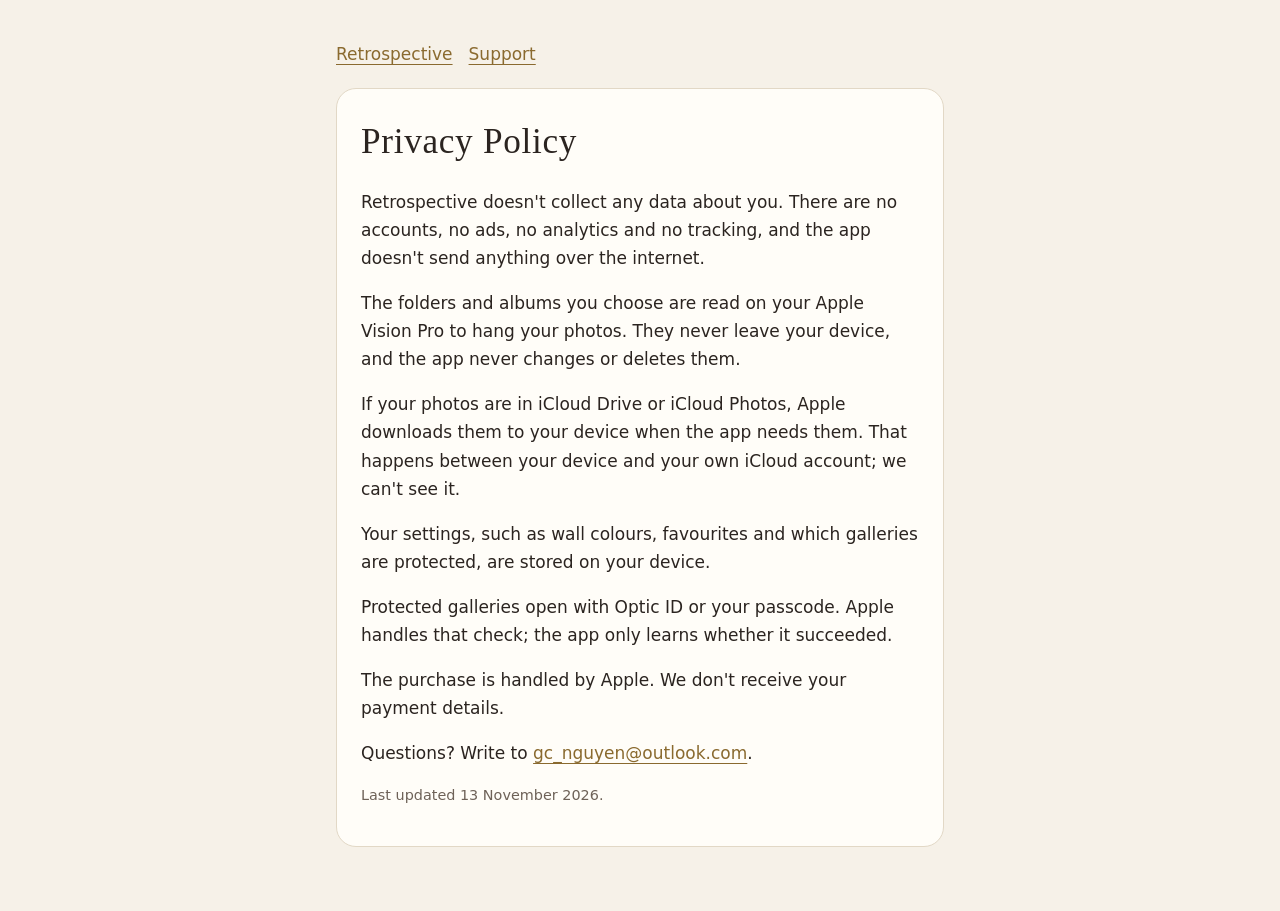
==== privacy/index.html @ b8792612 "Support, privacy and home page for Retrospective Co-Authored-By: Claude Opus 5.5 <noreply@anthropic." ====
<!doctype html>
<html lang="en">
<head>
<meta charset="utf-8">
<meta name="viewport" content="width=device-width, initial-scale=1">
<title>Privacy Policy · Retrospective</title>
<meta name="description" content="Retrospective doesn't collect any data about you.">
<link rel="stylesheet" href="../style.css">
</head>
<body>
<main>
<nav><a href="../">Retrospective</a><a href="../support/">Support</a></nav>
<div class="card">
<h1>Privacy Policy</h1>
<p>Retrospective doesn't collect any data about you. There are no accounts, no ads, no analytics and no tracking, and the app doesn't send anything over the internet.</p>
<p>The folders and albums you choose are read on your Apple Vision Pro to hang your photos. They never leave your device, and the app never changes or deletes them.</p>
<p>If your photos are in iCloud Drive or iCloud Photos, Apple downloads them to your device when the app needs them. That happens between your device and your own iCloud account; we can't see it.</p>
<p>Your settings, such as wall colours, favourites and which galleries are protected, are stored on your device.</p>
<p>Protected galleries open with Optic ID or your passcode. Apple handles that check; the app only learns whether it succeeded.</p>
<p>The purchase is handled by Apple. We don't receive your payment details.</p>
<p>Questions? Write to <a href="mailto:gc_nguyen@outlook.com">gc_nguyen@outlook.com</a>.</p>
<p class="small">Last updated 13 November 2026.</p>
</div>
</main>
</body>
</html>
---- style.css ----
:root { --bg: #F6F1E8; --card: #FFFDF8; --text: #2B2420; --soft: #6E6258; --accent: #8A6A2F; --line: #E2D8C6; }
@media (prefers-color-scheme: dark) {
  :root { --bg: #161210; --card: #211B17; --text: #F3EBDD; --soft: #B9AC9A; --accent: #D9B46A; --line: #3A312A; }
}
* { box-sizing: border-box; }
body { margin: 0; background: var(--bg); color: var(--text);
  font: 17px/1.65 -apple-system, "SF Pro Text", system-ui, sans-serif; }
main { max-width: 640px; margin: 0 auto; padding: 40px 16px 64px; }
.wide { max-width: 980px; }
.card { background: var(--card); border: 1px solid var(--line); border-radius: 20px; padding: 24px; }
h1, h2, .serif { font-family: "New York", ui-serif, Georgia, serif; font-weight: 500; }
h1 { font-size: 2.2rem; margin: 0 0 16px; letter-spacing: 0.02em; }
h2 { font-size: 1.35rem; margin: 28px 0 8px; }
a { color: var(--accent); text-underline-offset: 4px; }
nav { margin-bottom: 20px; }
nav a { margin-right: 16px; }
.small { color: var(--soft); font-size: 0.9rem; }
.hero { display: flex; gap: 20px; align-items: center; margin-bottom: 24px; }
.hero img { width: 96px; height: 96px; border-radius: 50%; }
.hero h1 { margin: 0; }
.hero p { margin: 4px 0 0; color: var(--accent); font-style: italic; font-family: "New York", ui-serif, Georgia, serif; }
.gallery { display: grid; grid-template-columns: repeat(2, 1fr); gap: 12px; margin: 20px 0 4px; }
.gallery img { width: 100%; height: auto; border-radius: 14px; display: block; }
.stack > * + * { margin-top: 20px; }
@media (max-width: 480px) { .gallery { grid-template-columns: 1fr; } .hero img { width: 72px; height: 72px; } }
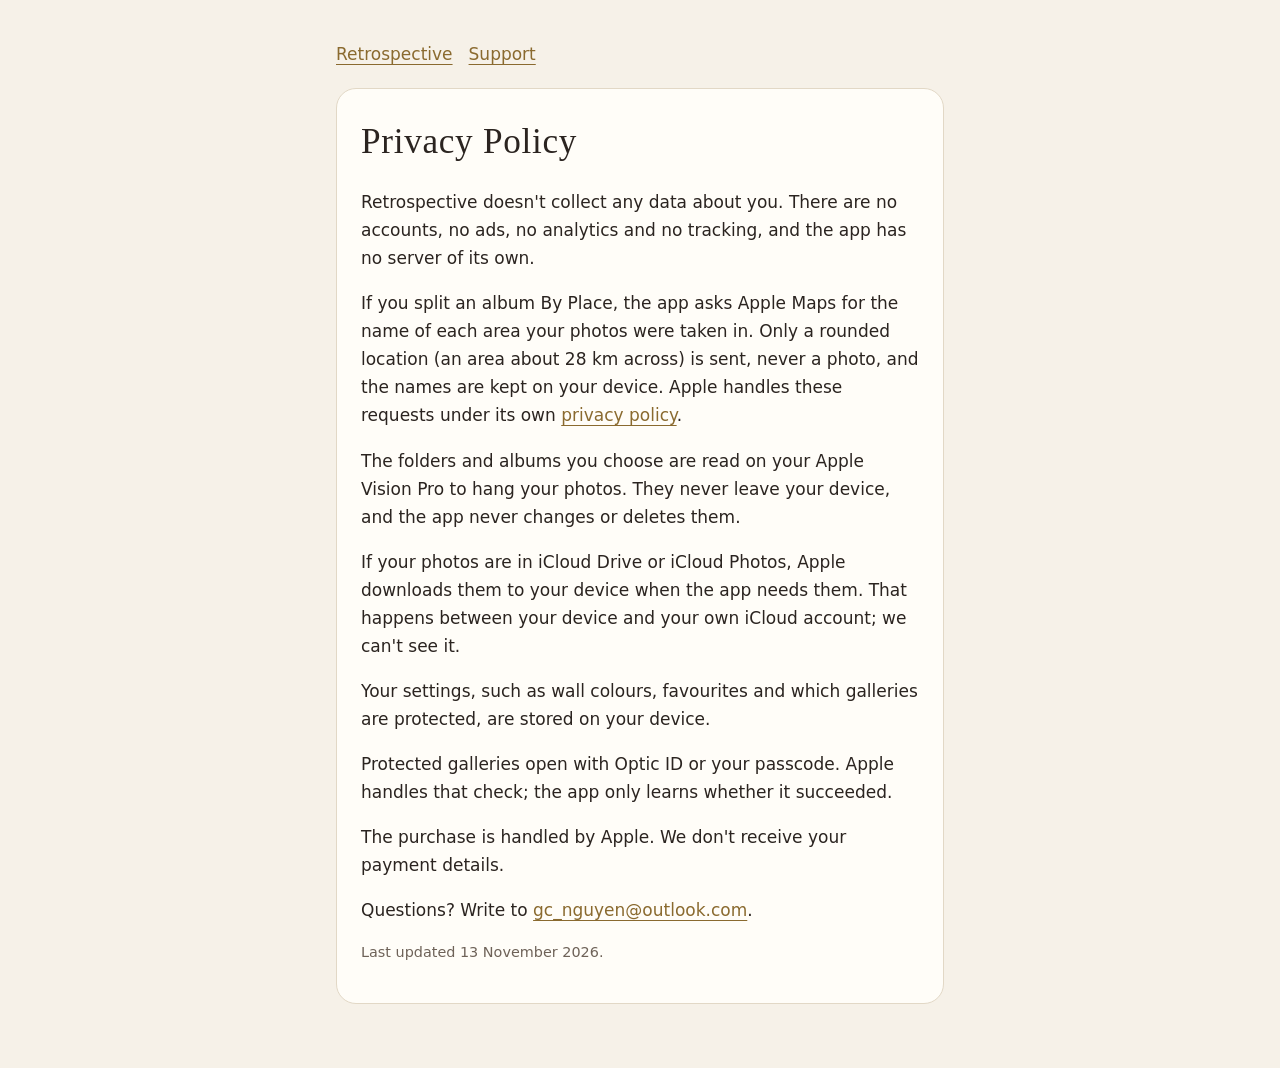
==== commit 2252bfa1: "Privacy: say that By Place asks Apple Maps for place names Co-Authored-By: Claude Opus 5.5 <noreply@" ====
--- a/privacy/index.html
+++ b/privacy/index.html
@@ -12,7 +12,8 @@
 <nav><a href="../">Retrospective</a><a href="../support/">Support</a></nav>
 <div class="card">
 <h1>Privacy Policy</h1>
-<p>Retrospective doesn't collect any data about you. There are no accounts, no ads, no analytics and no tracking, and the app doesn't send anything over the internet.</p>
+<p>Retrospective doesn't collect any data about you. There are no accounts, no ads, no analytics and no tracking, and the app has no server of its own.</p>
+<p>If you split an album By Place, the app asks Apple Maps for the name of each area your photos were taken in. Only a rounded location (an area about 28 km across) is sent, never a photo, and the names are kept on your device. Apple handles these requests under its own <a href="https://www.apple.com/legal/privacy/">privacy policy</a>.</p>
 <p>The folders and albums you choose are read on your Apple Vision Pro to hang your photos. They never leave your device, and the app never changes or deletes them.</p>
 <p>If your photos are in iCloud Drive or iCloud Photos, Apple downloads them to your device when the app needs them. That happens between your device and your own iCloud account; we can't see it.</p>
 <p>Your settings, such as wall colours, favourites and which galleries are protected, are stored on your device.</p>
